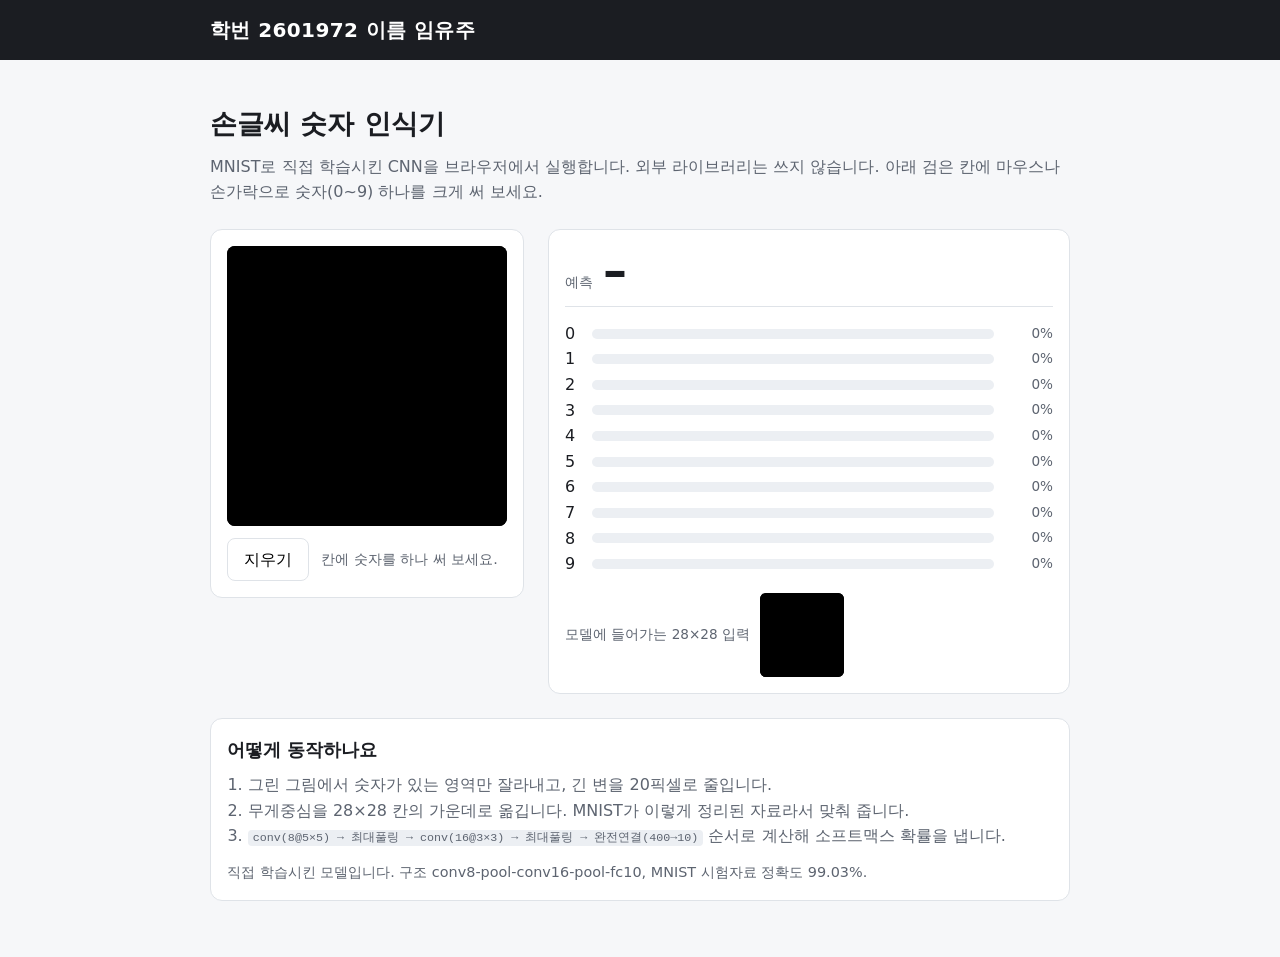
==== index.html @ 3c224cf1 "MNIST 손글씨 숫자 인식 웹 버전 - numpy만으로 MNIST CNN 학습 (시험자료 정확도 99.03%) - 외부 라이브러리 없이 순수 자바스크립트로 브라우저에서 추론 - " ====
<!DOCTYPE html>
<html lang="ko">
<head>
<meta charset="utf-8">
<meta name="viewport" content="width=device-width, initial-scale=1">
<title>손글씨 숫자 인식기 (MNIST)</title>
<link rel="icon" href="data:,">
<link rel="stylesheet" href="style.css">
</head>
<body>

<!-- 제출 확인용 표시: 페이지 화면 맨 위에 학번과 이름이 보여야 한다 -->
<header class="student">
  <p id="student-id-name">학번 2601972 이름 임유주</p>
</header>

<main>
  <h1>손글씨 숫자 인식기</h1>
  <p class="lead">
    MNIST로 직접 학습시킨 CNN을 브라우저에서 실행합니다. 외부 라이브러리는 쓰지 않습니다.
    아래 검은 칸에 마우스나 손가락으로 숫자(0~9) 하나를 크게 써 보세요.
  </p>

  <section class="board">
    <div class="pad">
      <canvas id="pad" width="280" height="280" aria-label="숫자를 그리는 칸"></canvas>
      <div class="buttons">
        <button id="clear" type="button">지우기</button>
        <span id="status" role="status">모델을 불러오는 중…</span>
      </div>
    </div>

    <div class="result">
      <div class="answer">
        <span class="answer-label">예측</span>
        <strong id="answer">–</strong>
        <span id="confidence"></span>
      </div>
      <ul id="bars" class="bars"></ul>
      <div class="input-view">
        <span>모델에 들어가는 28×28 입력</span>
        <canvas id="preview" width="28" height="28"></canvas>
      </div>
    </div>
  </section>

  <section class="about">
    <h2>어떻게 동작하나요</h2>
    <ol>
      <li>그린 그림에서 숫자가 있는 영역만 잘라내고, 긴 변을 20픽셀로 줄입니다.</li>
      <li>무게중심을 28×28 칸의 가운데로 옮깁니다. MNIST가 이렇게 정리된 자료라서 맞춰 줍니다.</li>
      <li><code>conv(8@5×5) → 최대풀링 → conv(16@3×3) → 최대풀링 → 완전연결(400→10)</code> 순서로 계산해 소프트맥스 확률을 냅니다.</li>
    </ol>
    <p id="model-info" class="model-info"></p>
  </section>
</main>

<script src="src/model.js"></script>
<script src="src/preprocess.js"></script>
<script src="src/pad.js"></script>
<script src="src/app.js"></script>
</body>
</html>
---- style.css ----
:root {
  --bg: #f6f7f9;
  --panel: #ffffff;
  --ink: #1b1d22;
  --muted: #5d6470;
  --line: #dfe3e8;
  --accent: #2f6df6;
}

* { box-sizing: border-box; }

body {
  margin: 0;
  background: var(--bg);
  color: var(--ink);
  font-family: "Malgun Gothic", "Apple SD Gothic Neo", system-ui, sans-serif;
  line-height: 1.6;
}

/* 페이지 맨 위 학번·이름 띠 */
.student {
  background: var(--ink);
  color: #fff;
}

.student p {
  margin: 0 auto;
  padding: 14px 20px;
  max-width: 900px;
  font-size: 1.25rem;
  font-weight: 700;
  letter-spacing: 0.02em;
}

main {
  max-width: 900px;
  margin: 0 auto;
  padding: 24px 20px 56px;
}

h1 { font-size: 1.7rem; margin: 18px 0 8px; }
h2 { font-size: 1.15rem; margin: 0 0 8px; }
.lead { color: var(--muted); margin: 0 0 24px; }

.board {
  display: flex;
  flex-wrap: wrap;
  gap: 24px;
  align-items: flex-start;
}

.pad, .result, .about {
  background: var(--panel);
  border: 1px solid var(--line);
  border-radius: 12px;
  padding: 16px;
}

.pad { flex: 0 0 auto; }

#pad {
  display: block;
  width: 280px;
  height: 280px;
  background: #000;
  border-radius: 8px;
  cursor: crosshair;
  touch-action: none;
}

.buttons {
  display: flex;
  align-items: center;
  gap: 12px;
  margin-top: 12px;
}

button {
  font: inherit;
  padding: 8px 16px;
  border: 1px solid var(--line);
  border-radius: 8px;
  background: #fff;
  cursor: pointer;
}

button:hover { border-color: var(--accent); color: var(--accent); }

#status { color: var(--muted); font-size: 0.9rem; }

.result { flex: 1 1 320px; min-width: 300px; }

.answer {
  display: flex;
  align-items: baseline;
  gap: 10px;
  padding-bottom: 12px;
  border-bottom: 1px solid var(--line);
}

.answer-label { color: var(--muted); font-size: 0.9rem; }
#answer { font-size: 3rem; line-height: 1; }
#confidence { color: var(--muted); font-size: 0.95rem; }

.bars { list-style: none; margin: 14px 0 0; padding: 0; }

.bars li {
  display: grid;
  grid-template-columns: 1.2rem 1fr 3.2rem;
  align-items: center;
  gap: 8px;
  font-variant-numeric: tabular-nums;
}

.bars .track {
  height: 10px;
  background: #eceff3;
  border-radius: 999px;
  overflow: hidden;
}

.bars .fill {
  display: block;
  height: 100%;
  width: 0;
  background: var(--accent);
  border-radius: 999px;
  transition: width 0.12s ease-out;
}

.bars li.top .fill { background: #1a9c62; }
.bars .pct { color: var(--muted); font-size: 0.85rem; text-align: right; }

.input-view {
  margin-top: 16px;
  display: flex;
  align-items: center;
  gap: 10px;
  color: var(--muted);
  font-size: 0.85rem;
}

#preview {
  width: 84px;
  height: 84px;
  image-rendering: pixelated;
  background: #000;
  border-radius: 6px;
}

.about { margin-top: 24px; }
.about ol { margin: 0; padding-left: 1.3em; color: var(--muted); }
code { background: #eceff3; padding: 1px 5px; border-radius: 4px; font-size: 0.9em; }
.model-info { color: var(--muted); font-size: 0.9rem; margin: 12px 0 0; }

@media (max-width: 640px) {
  .board { flex-direction: column; }
  .result { width: 100%; min-width: 0; }
}
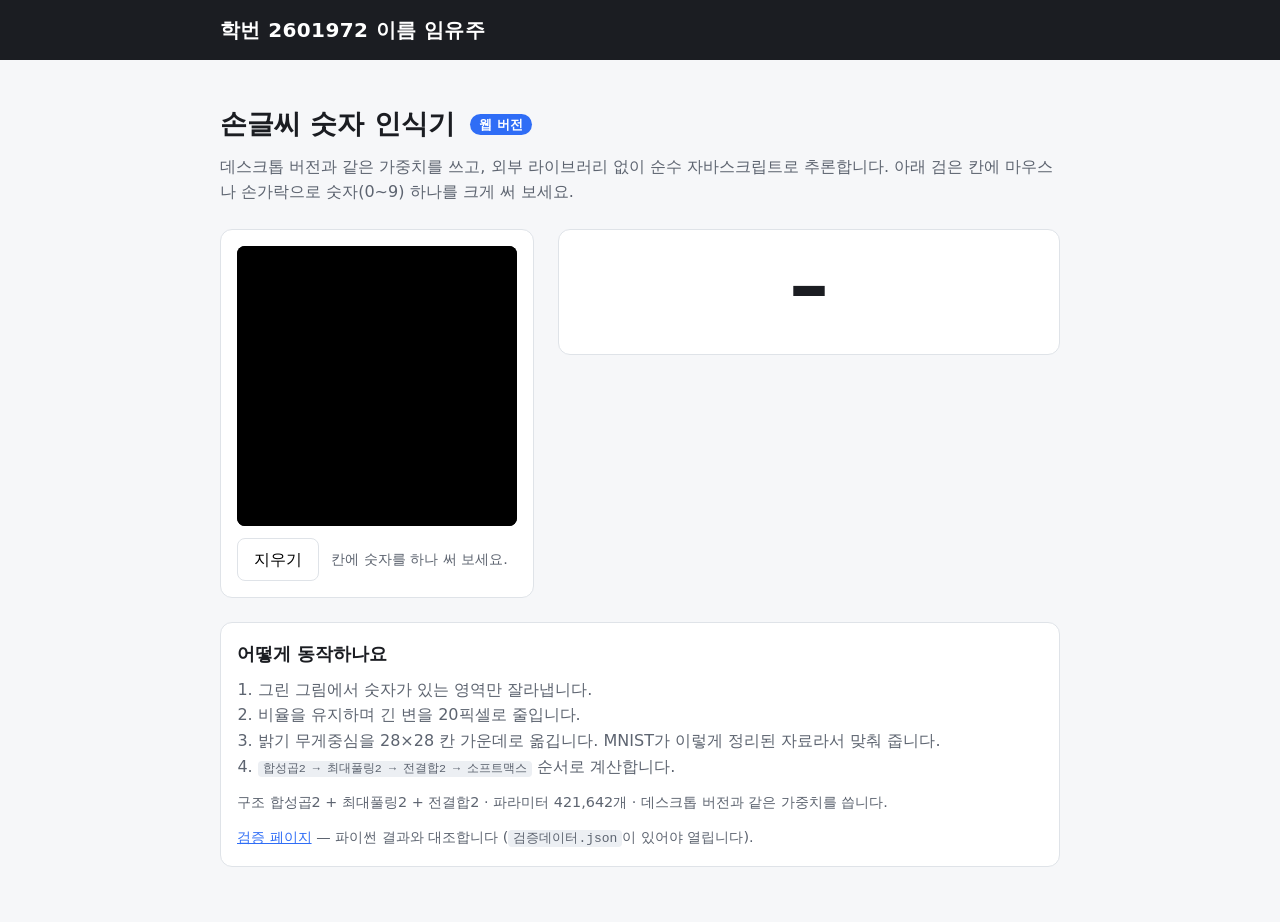
==== commit c037cba4: "웹 버전과 데스크톱 버전으로 나누어 구성 desktop_version (PyTorch + Tkinter) - model.py 합성곱2 + 최대풀링2 + 전결합2, 파라미터 421," ====
--- a/index.html
+++ b/index.html
@@ -3,61 +3,56 @@
 <head>
 <meta charset="utf-8">
 <meta name="viewport" content="width=device-width, initial-scale=1">
-<title>손글씨 숫자 인식기 (MNIST)</title>
+<title>손글씨 숫자 인식기 (웹 버전)</title>
 <link rel="icon" href="data:,">
-<link rel="stylesheet" href="style.css">
+<link rel="stylesheet" href="스타일.css">
 </head>
 <body>
 
-<!-- 제출 확인용 표시: 페이지 화면 맨 위에 학번과 이름이 보여야 한다 -->
-<header class="student">
-  <p id="student-id-name">학번 2601972 이름 임유주</p>
+<!-- 페이지 화면 맨 위에 학번과 이름이 보여야 한다 -->
+<header class="학생">
+  <p id="학번이름">학번 2601972 이름 임유주</p>
 </header>
 
 <main>
-  <h1>손글씨 숫자 인식기</h1>
-  <p class="lead">
-    MNIST로 직접 학습시킨 CNN을 브라우저에서 실행합니다. 외부 라이브러리는 쓰지 않습니다.
+  <h1>손글씨 숫자 인식기 <span class="꼬리표">웹 버전</span></h1>
+  <p class="설명">
+    데스크톱 버전과 같은 가중치를 쓰고, 외부 라이브러리 없이 순수 자바스크립트로 추론합니다.
     아래 검은 칸에 마우스나 손가락으로 숫자(0~9) 하나를 크게 써 보세요.
   </p>
 
-  <section class="board">
-    <div class="pad">
-      <canvas id="pad" width="280" height="280" aria-label="숫자를 그리는 칸"></canvas>
-      <div class="buttons">
-        <button id="clear" type="button">지우기</button>
-        <span id="status" role="status">모델을 불러오는 중…</span>
+  <section class="판">
+    <div class="칸">
+      <canvas id="그림칸" width="280" height="280" aria-label="숫자를 그리는 칸"></canvas>
+      <div class="단추들">
+        <button id="지우기" type="button">지우기</button>
+        <span id="안내" role="status">모델을 불러오는 중…</span>
       </div>
     </div>
 
-    <div class="result">
-      <div class="answer">
-        <span class="answer-label">예측</span>
-        <strong id="answer">–</strong>
-        <span id="confidence"></span>
-      </div>
-      <ul id="bars" class="bars"></ul>
-      <div class="input-view">
-        <span>모델에 들어가는 28×28 입력</span>
-        <canvas id="preview" width="28" height="28"></canvas>
-      </div>
+    <div class="결과">
+      <strong id="예측">–</strong>
+      <pre id="후보"></pre>
     </div>
   </section>
 
-  <section class="about">
+  <section class="딸림">
     <h2>어떻게 동작하나요</h2>
     <ol>
-      <li>그린 그림에서 숫자가 있는 영역만 잘라내고, 긴 변을 20픽셀로 줄입니다.</li>
-      <li>무게중심을 28×28 칸의 가운데로 옮깁니다. MNIST가 이렇게 정리된 자료라서 맞춰 줍니다.</li>
-      <li><code>conv(8@5×5) → 최대풀링 → conv(16@3×3) → 최대풀링 → 완전연결(400→10)</code> 순서로 계산해 소프트맥스 확률을 냅니다.</li>
+      <li>그린 그림에서 숫자가 있는 영역만 잘라냅니다.</li>
+      <li>비율을 유지하며 긴 변을 20픽셀로 줄입니다.</li>
+      <li>밝기 무게중심을 28×28 칸 가운데로 옮깁니다. MNIST가 이렇게 정리된 자료라서 맞춰 줍니다.</li>
+      <li><code>합성곱2 → 최대풀링2 → 전결합2 → 소프트맥스</code> 순서로 계산합니다.</li>
     </ol>
-    <p id="model-info" class="model-info"></p>
+    <p id="모델설명" class="모델설명"></p>
+    <p class="링크"><a href="검증.html">검증 페이지</a> — 파이썬 결과와 대조합니다
+      (<code>검증데이터.json</code>이 있어야 열립니다).</p>
   </section>
 </main>
 
-<script src="src/model.js"></script>
-<script src="src/preprocess.js"></script>
-<script src="src/pad.js"></script>
-<script src="src/app.js"></script>
+<script src="모델.js"></script>
+<script src="전처리.js"></script>
+<script src="그림판.js"></script>
+<script src="앱.js"></script>
 </body>
 </html>
--- a/스타일.css
+++ b/스타일.css
@@ -0,0 +1,112 @@
+:root {
+  --바탕: #f6f7f9;
+  --판: #ffffff;
+  --글자: #1b1d22;
+  --흐린글자: #5d6470;
+  --선: #dfe3e8;
+  --강조: #2f6df6;
+}
+
+* { box-sizing: border-box; }
+
+body {
+  margin: 0;
+  background: var(--바탕);
+  color: var(--글자);
+  font-family: "Malgun Gothic", "Apple SD Gothic Neo", system-ui, sans-serif;
+  line-height: 1.6;
+}
+
+/* 페이지 맨 위 학번·이름 띠 */
+.학생 { background: var(--글자); color: #fff; }
+
+.학생 p {
+  margin: 0 auto;
+  padding: 14px 20px;
+  max-width: 880px;
+  font-size: 1.25rem;
+  font-weight: 700;
+  letter-spacing: 0.02em;
+}
+
+main { max-width: 880px; margin: 0 auto; padding: 24px 20px 56px; }
+
+h1 { font-size: 1.7rem; margin: 18px 0 8px; }
+h2 { font-size: 1.15rem; margin: 0 0 8px; }
+
+.꼬리표 {
+  font-size: 0.8rem;
+  vertical-align: middle;
+  background: var(--강조);
+  color: #fff;
+  padding: 3px 9px;
+  border-radius: 999px;
+  margin-left: 6px;
+}
+
+.설명 { color: var(--흐린글자); margin: 0 0 24px; }
+
+.판 { display: flex; flex-wrap: wrap; gap: 24px; align-items: flex-start; }
+
+.칸, .결과, .딸림 {
+  background: var(--판);
+  border: 1px solid var(--선);
+  border-radius: 12px;
+  padding: 16px;
+}
+
+.칸 { flex: 0 0 auto; }
+
+#그림칸 {
+  display: block;
+  width: 280px;
+  height: 280px;
+  background: #000;
+  border-radius: 8px;
+  cursor: crosshair;
+  touch-action: none;
+}
+
+.단추들 { display: flex; align-items: center; gap: 12px; margin-top: 12px; }
+
+button {
+  font: inherit;
+  padding: 8px 16px;
+  border: 1px solid var(--선);
+  border-radius: 8px;
+  background: #fff;
+  cursor: pointer;
+}
+
+button:hover { border-color: var(--강조); color: var(--강조); }
+
+#안내 { color: var(--흐린글자); font-size: 0.9rem; }
+
+.결과 {
+  flex: 1 1 220px;
+  min-width: 200px;
+  display: flex;
+  flex-direction: column;
+  align-items: center;
+}
+
+#예측 { font-size: 5rem; line-height: 1; }
+
+#후보 {
+  margin: 12px 0 0;
+  font-family: inherit;
+  font-variant-numeric: tabular-nums;
+  color: var(--흐린글자);
+  text-align: left;
+}
+
+.딸림 { margin-top: 24px; }
+.딸림 ol { margin: 0; padding-left: 1.3em; color: var(--흐린글자); }
+code { background: #eceff3; padding: 1px 5px; border-radius: 4px; font-size: 0.9em; }
+.모델설명, .링크 { color: var(--흐린글자); font-size: 0.9rem; margin: 12px 0 0; }
+a { color: var(--강조); }
+
+@media (max-width: 640px) {
+  .판 { flex-direction: column; }
+  .결과 { width: 100%; }
+}
